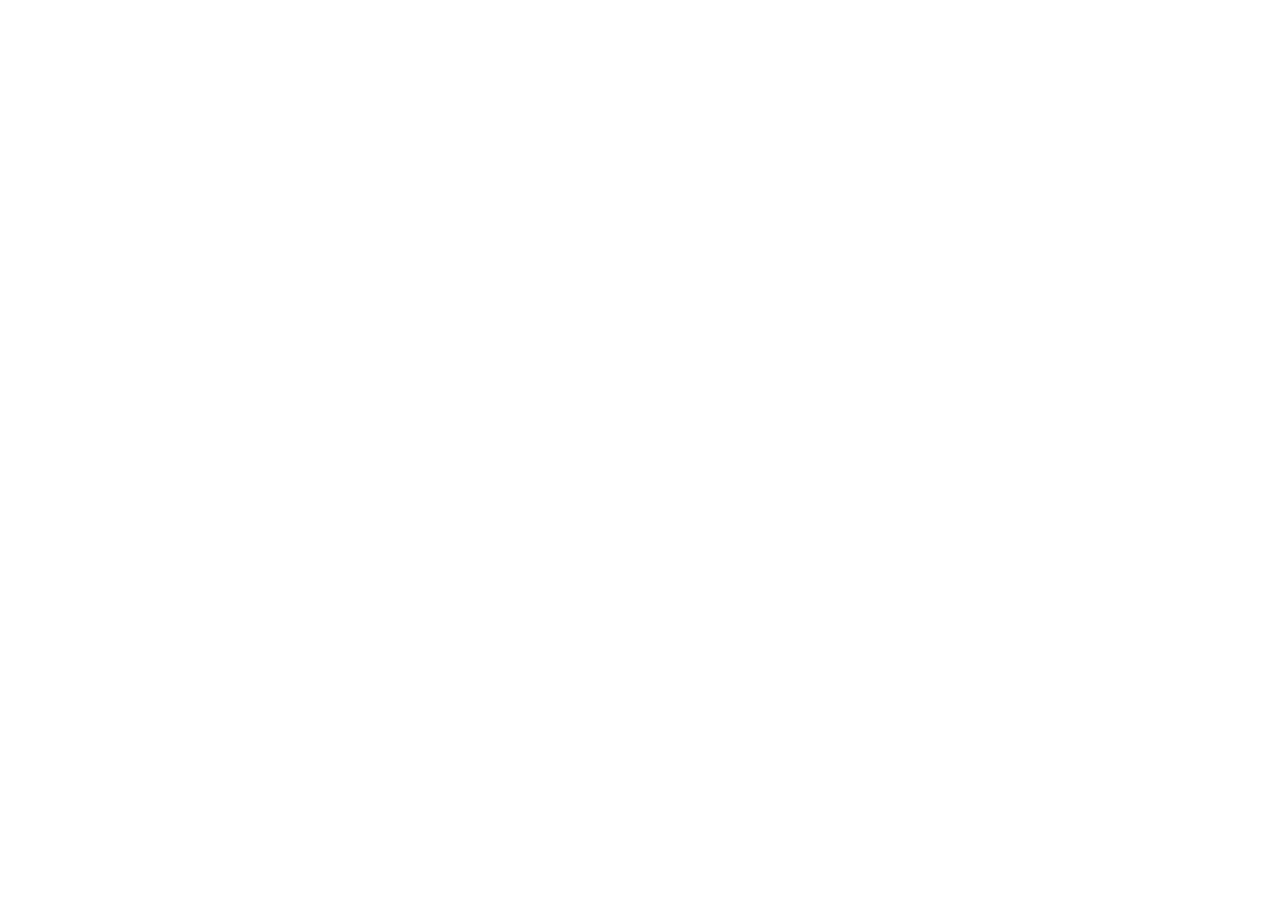
==== index.html @ 4cd43a71 "Initial Commit" ====
<!DOCTYPE html>
<html lang="en">
<head>
    <meta charset="UTF-8">
    <meta name="viewport" content="width=device-width, initial-scale=1.0">
    <title>Portfolio: Isioma Talabi</title>
</head>
<body>
    <header></header>
    <main></main>
</body>
</html>
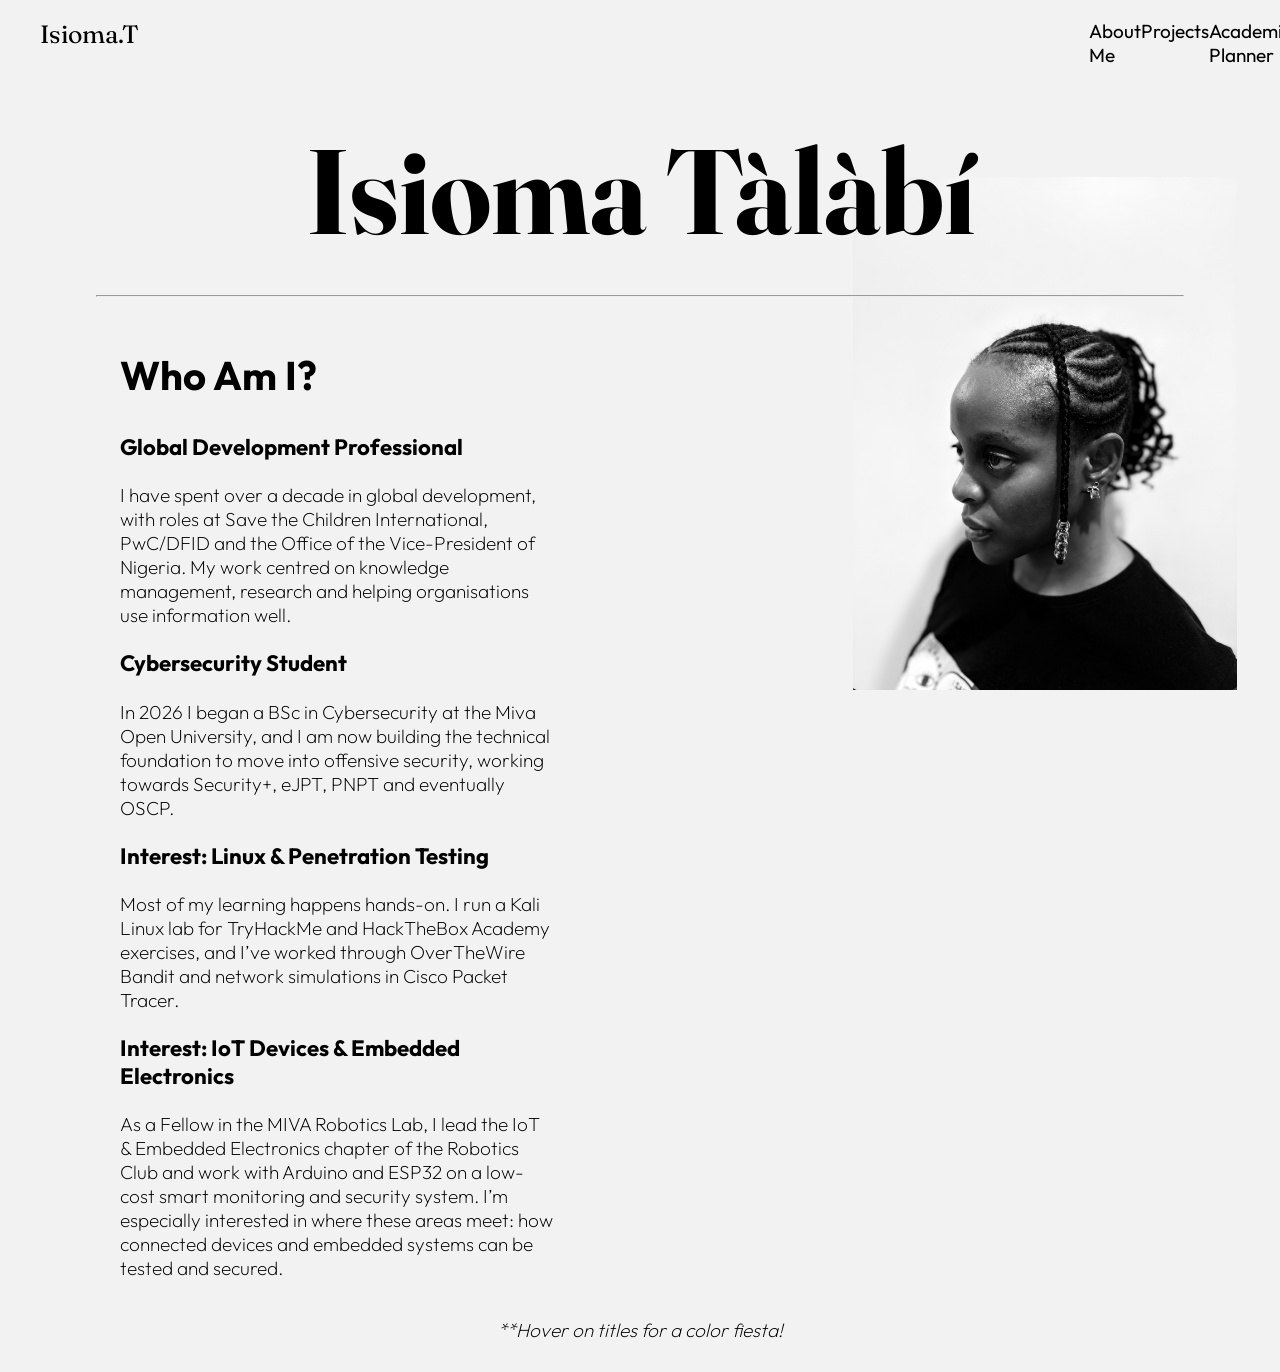
==== commit 9a442d54: "update: created landing page with styles" ====
--- a/index.html
+++ b/index.html
@@ -1,12 +1,103 @@
-<!DOCTYPE html>
+<!doctype html>
 <html lang="en">
-<head>
-    <meta charset="UTF-8">
-    <meta name="viewport" content="width=device-width, initial-scale=1.0">
+  <head>
+    <meta charset="UTF-8" />
+    <meta name="viewport" content="width=device-width, initial-scale=1.0" />
     <title>Portfolio: Isioma Talabi</title>
-</head>
-<body>
-    <header></header>
-    <main></main>
-</body>
-</html>+
+    <!-- Fonts: Fraunces & Lato -->
+    <link rel="preconnect" href="https://fonts.googleapis.com" />
+    <link rel="preconnect" href="https://fonts.gstatic.com" crossorigin />
+    <link
+      href="https://fonts.googleapis.com/css2?family=Fraunces:ital,opsz,wght@0,9..144,100..900;1,9..144,100..900&family=Lato:ital,wght@0,100;0,300;0,400;0,700;0,900;1,100;1,300;1,400;1,700;1,900&display=swap"
+      rel="stylesheet"
+    />
+
+    <!-- Font: Outfit -->
+    <link rel="preconnect" href="https://fonts.googleapis.com" />
+    <link rel="preconnect" href="https://fonts.gstatic.com" crossorigin />
+    <link
+      href="https://fonts.googleapis.com/css2?family=Outfit:wght@100..900&display=swap"
+      rel="stylesheet"
+    />
+
+    <!-- Stylesheet -->
+    <link rel="stylesheet" href="css-styles/index.css" />
+  </head>
+  <body>
+    <!-- Header and Navigation Menus -->
+    <header>
+      <nav>
+        <ul>
+          <span id="name-logo">
+            <li><a class="name-logo-sty" href="">Isioma.T</a></li>
+          </span>
+          <li><a href="./about.html">About Me</a></li>
+          <li><a href="./projects.html">Projects</a></li>
+          <li><a href="./academicplanner.html">Academic Planner</a></li>
+          <span id="contact-btn">
+            <li><a href="./contact.html">Contact</a></li>
+          </span>
+        </ul>
+      </nav>
+    </header>
+
+    <!-- Main content of Home Page begins here -->
+    <main>
+      <section id="bio">
+        <h1>Isioma Tàlàbí</h1>
+      </section>
+
+      <hr />
+
+      <section class="bio-profile">
+        <section class="bio-text">
+          <h2>Who Am I?</h2>
+
+          <h3>Global Development Professional</h3>
+          <p>
+            I have spent over a decade in global development, with roles at Save
+            the Children International, PwC/DFID and the Office of the
+            Vice-President of Nigeria. My work centred on knowledge management,
+            research and helping organisations use information well.
+          </p>
+
+          <h3>Cybersecurity Student</h3>
+          <p>
+            In 2026 I began a BSc in Cybersecurity at the Miva Open University,
+            and I am now building the technical foundation to move into
+            offensive security, working towards Security+, eJPT, PNPT and
+            eventually OSCP.
+          </p>
+
+          <h3>Interest: Linux & Penetration Testing</h3>
+          <p>
+            Most of my learning happens hands-on. I run a Kali Linux lab for
+            TryHackMe and HackTheBox Academy exercises, and I’ve worked through
+            OverTheWire Bandit and network simulations in Cisco Packet Tracer.
+          </p>
+
+          <h3>Interest: IoT Devices & Embedded Electronics</h3>
+          <p>
+            As a Fellow in the MIVA Robotics Lab, I lead the IoT & Embedded
+            Electronics chapter of the Robotics Club and work with Arduino and
+            ESP32 on a low-cost smart monitoring and security system. I’m
+            especially interested in where these areas meet: how connected
+            devices and embedded systems can be tested and secured.
+          </p>
+        </section>
+        <section id="pictures">
+          <div>
+            <img
+              id="profile-img"
+              src="./assets/isioma-bw.png"
+              alt="A black and white photo of Isioma Talabi"
+            />
+          </div>
+        </section>
+      </section>
+
+      <p class="note"><em>**Hover on titles for a color fiesta!</em></p>
+    </main>
+  </body>
+</html>
--- a/css-styles/index.css
+++ b/css-styles/index.css
@@ -0,0 +1,147 @@
+/* Landing Page Styles */
+*,
+*::before,
+*::after {
+  box-sizing: border-box;
+}
+
+:root {
+  --font-family: "Fraunces", serif;
+  --font-family-body: "Outfit", sans-serif;
+}
+
+body {
+  background-color: #f2f2f2;
+  font-family: var(--font-family-body);
+  font-weight: 200;
+  font-size: 19px;
+  margin: 0;
+  padding: 0;
+  max-width: 100vw;
+  overflow-y: hidden;
+}
+
+/* Nav Bar Styles */
+
+#name-logo {
+  font-family: var(--font-family);
+  list-style: none;
+  font-weight: 400;
+  font-size: 25px;
+  margin-right: 950px;
+}
+
+.name-logo-sty {
+  transition: color 0.3s ease-in;
+}
+
+.name-logo-sty:hover {
+  color: #ec5800;
+}
+
+#contact-btn {
+  list-style: none;
+}
+
+a {
+  list-style: none;
+}
+ul {
+  display: flex;
+  justify-content: space-evenly;
+}
+
+ul > li {
+  font-family: var(--font-family-body);
+  list-style: none;
+  font-size: 19px;
+}
+
+a {
+  text-decoration: none;
+  color: black;
+  font-weight: 400;
+  transition: color 0.3s ease-in;
+}
+
+a:hover {
+  color: #005eb8;
+  text-decoration-line: underline;
+  text-decoration-style: wavy;
+}
+
+/* Main Styles */
+
+h1 {
+  text-align: center;
+  font-size: 120px;
+  font-family: var(--font-family);
+  transition: color 0.3s ease-in;
+  margin: 0;
+  margin-top: 50px;
+  margin-bottom: 30px;
+}
+
+h1:hover {
+  color: #e30b5d;
+  text-decoration-line: underline;
+  text-decoration-style: wavy;
+}
+
+h2 {
+  font-size: 40px;
+  transition: color 0.3s ease-in;
+}
+
+h2:hover {
+  color: #208aae;
+  text-decoration-line: underline;
+  text-decoration-style: wavy;
+}
+
+h3 {
+  transition: color 0.3s ease-in;
+}
+
+h3:hover {
+  color: #ee6c4d;
+  text-decoration-line: underline;
+  text-decoration-style: wavy;
+}
+
+hr {
+  width: 85%;
+  background-color: grey;
+}
+
+.bio-profile {
+  display: grid;
+  grid-template-columns: 2fr 1fr;
+}
+
+.bio-text {
+  margin-top: 10px;
+  margin-right: 300px;
+  margin-left: 120px;
+  margin-bottom: 0;
+}
+
+#profile-img {
+  position: relative;
+  z-index: -1;
+  bottom: 130px;
+  height: auto;
+  max-width: 90%;
+}
+
+.note {
+  text-align: center;
+  margin-bottom: 30px;
+  transition: color 0.3s ease-in;
+}
+
+.note:hover {
+  color: #03254e;
+  text-decoration-line: underline;
+  text-decoration-style: wavy;
+}
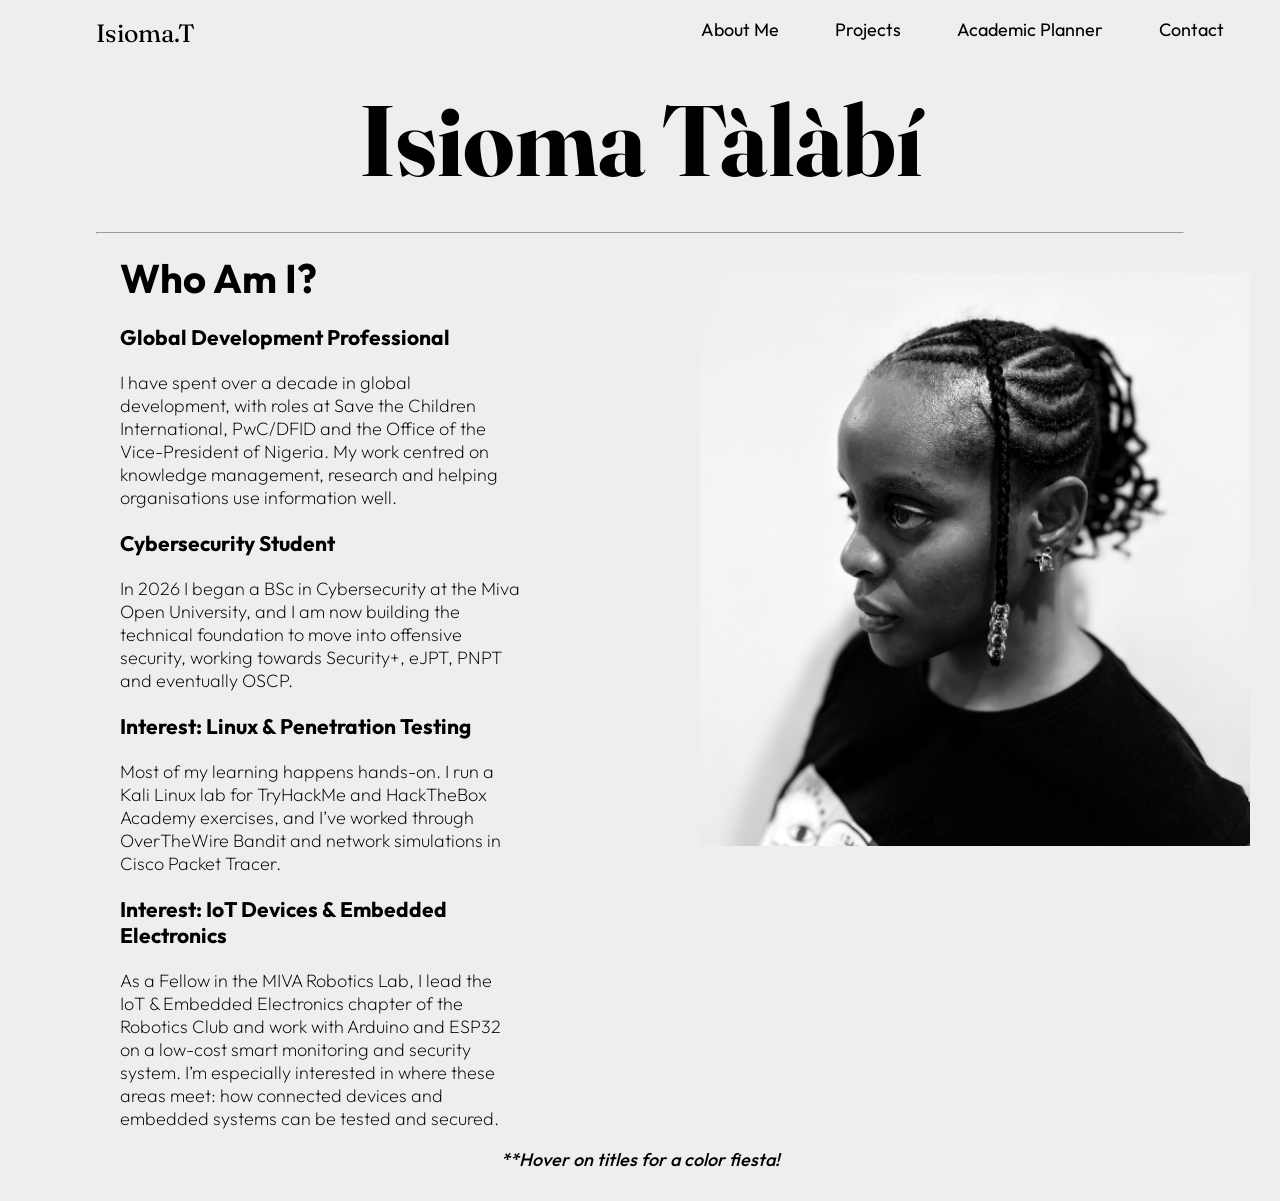
==== commit 8cb4f40d: "update: created projects page" ====
--- a/index.html
+++ b/index.html
@@ -30,7 +30,7 @@
       <nav>
         <ul>
           <span id="name-logo">
-            <li><a class="name-logo-sty" href="">Isioma.T</a></li>
+            <li><a class="name-logo-sty" href="./index.html">Isioma.T</a></li>
           </span>
           <li><a href="./about.html">About Me</a></li>
           <li><a href="./projects.html">Projects</a></li>
--- a/css-styles/index.css
+++ b/css-styles/index.css
@@ -11,14 +11,15 @@
 }
 
 body {
-  background-color: #f2f2f2;
+  background-color: #eeeeee;
   font-family: var(--font-family-body);
   font-weight: 200;
-  font-size: 19px;
+  font-size: 18px;
   margin: 0;
   padding: 0;
   max-width: 100vw;
-  overflow-y: hidden;
+
+  overflow-x: hidden;
 }
 
 /* Nav Bar Styles */
@@ -28,7 +29,7 @@
   list-style: none;
   font-weight: 400;
   font-size: 25px;
-  margin-right: 950px;
+  margin-right: 450px;
 }
 
 .name-logo-sty {
@@ -49,12 +50,12 @@
 ul {
   display: flex;
   justify-content: space-evenly;
+ 
 }
 
 ul > li {
   font-family: var(--font-family-body);
   list-style: none;
-  font-size: 19px;
 }
 
 a {
@@ -74,11 +75,10 @@
 
 h1 {
   text-align: center;
-  font-size: 120px;
+  font-size: 100px;
   font-family: var(--font-family);
   transition: color 0.3s ease-in;
-  margin: 0;
-  margin-top: 50px;
+  margin-top: 30px;
   margin-bottom: 30px;
 }
 
@@ -91,6 +91,7 @@
 h2 {
   font-size: 40px;
   transition: color 0.3s ease-in;
+  margin: 0;
 }
 
 h2:hover {
@@ -121,27 +122,29 @@
 
 .bio-text {
   margin-top: 10px;
-  margin-right: 300px;
+  margin-right: 150px;
   margin-left: 120px;
   margin-bottom: 0;
 }
 
 #profile-img {
-  position: relative;
-  z-index: -1;
-  bottom: 130px;
+  margin: 30px;
   height: auto;
-  max-width: 90%;
+  width: 550px;
+  /* max-width: 90%; */
 }
 
 .note {
+  font-weight: 500;
   text-align: center;
+  margin-top: 0;
   margin-bottom: 30px;
   transition: color 0.3s ease-in;
 }
 
 .note:hover {
-  color: #03254e;
+  
+  color: #e30b5d;
   text-decoration-line: underline;
   text-decoration-style: wavy;
 }
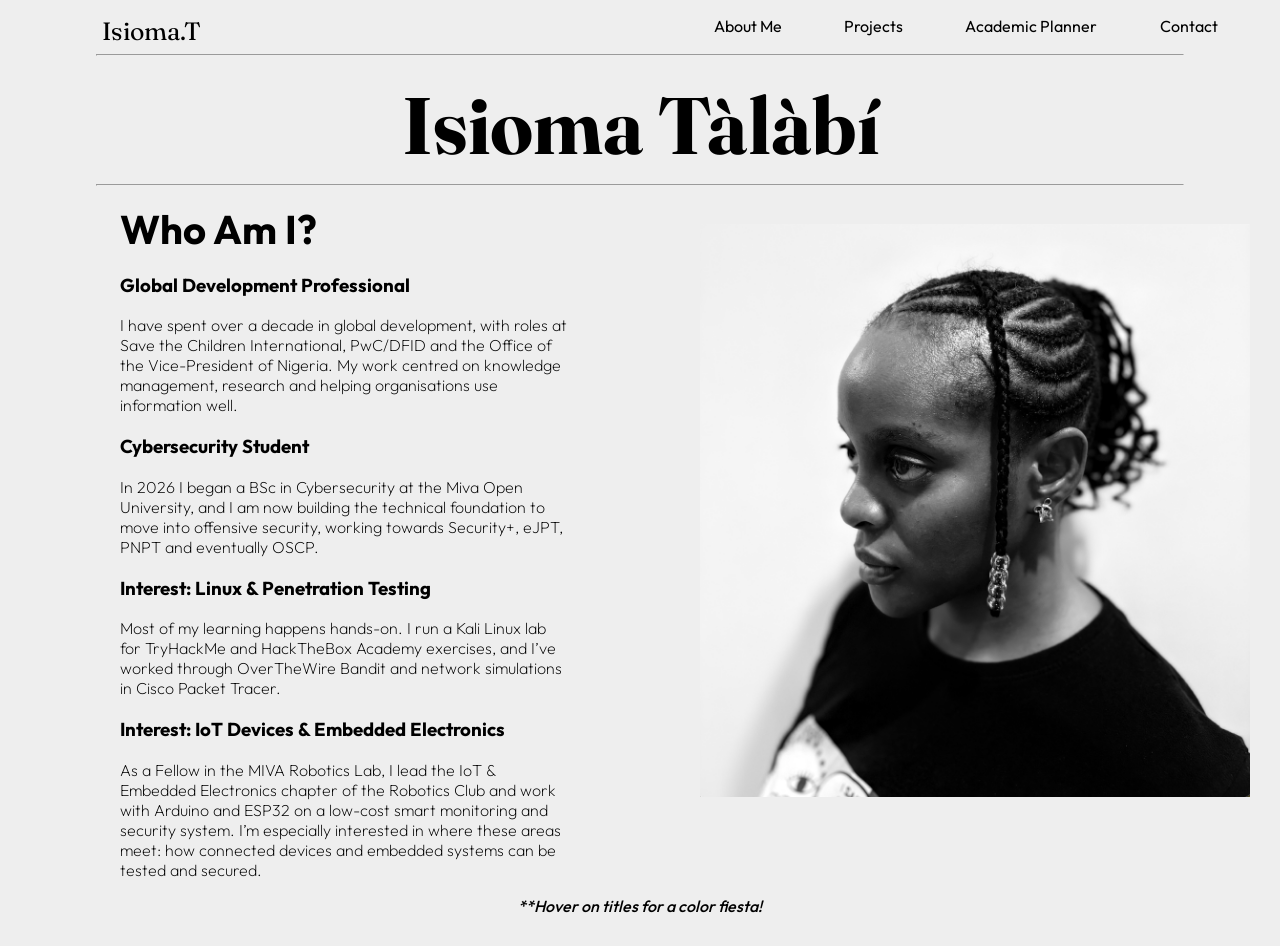
==== commit 949f5272: "update: added mobile responsive designs to pages" ====
--- a/index.html
+++ b/index.html
@@ -4,6 +4,7 @@
     <meta charset="UTF-8" />
     <meta name="viewport" content="width=device-width, initial-scale=1.0" />
     <title>Portfolio: Isioma Talabi</title>
+    <link rel="shortcut icon" href="./assets/favicon.ico" type="image/x-icon" />
 
     <!-- Fonts: Fraunces & Lato -->
     <link rel="preconnect" href="https://fonts.googleapis.com" />
@@ -42,8 +43,22 @@
       </nav>
     </header>
 
+    <hr class="mobile-line">
+
     <!-- Main content of Home Page begins here -->
     <main>
+
+      <section id="picture-mobile">
+          <div>
+            <img
+              id="profile-img-mobile"
+              src="./assets/isioma-bw.png"
+              alt="A black and white photo of Isioma Talabi"
+            />
+          </div>
+        </section>
+
+
       <section id="bio">
         <h1>Isioma Tàlàbí</h1>
       </section>
--- a/css-styles/index.css
+++ b/css-styles/index.css
@@ -14,7 +14,7 @@
   background-color: #eeeeee;
   font-family: var(--font-family-body);
   font-weight: 200;
-  font-size: 18px;
+  font-size: 16px;
   margin: 0;
   padding: 0;
   max-width: 100vw;
@@ -50,7 +50,7 @@
 ul {
   display: flex;
   justify-content: space-evenly;
- 
+  margin-bottom: 0px;
 }
 
 ul > li {
@@ -75,11 +75,11 @@
 
 h1 {
   text-align: center;
-  font-size: 100px;
+  font-size: 80px;
   font-family: var(--font-family);
   transition: color 0.3s ease-in;
-  margin-top: 30px;
-  margin-bottom: 30px;
+  margin-top: 20px;
+  margin-bottom: 10px;
 }
 
 h1:hover {
@@ -122,7 +122,7 @@
 
 .bio-text {
   margin-top: 10px;
-  margin-right: 150px;
+  margin-right: 100px;
   margin-left: 120px;
   margin-bottom: 0;
 }
@@ -143,8 +143,83 @@
 }
 
 .note:hover {
-  
   color: #e30b5d;
   text-decoration-line: underline;
   text-decoration-style: wavy;
 }
+
+#picture-mobile {
+  display: none;
+}
+
+#mobile-line {
+  display: none;
+}
+/* Media Queries for Mobile Devices */
+
+@media screen and (max-width: 500px) {
+  body {
+    max-width: 100%;
+    font-size: 16px;
+    overflow-x: hidden;
+    
+  }
+
+  ul {
+    display: block;
+  }
+
+  #name-logo {
+    margin-right: 0px;
+    margin-bottom: 30px;
+  }
+
+  #pictures {
+    display: none;
+  }
+
+  #picture-mobile {
+    display: block;
+    width: 50%;
+    margin: 0 auto;
+    margin-top: 30px;
+  }
+
+  #profile-img-mobile {
+    width: 50vw;
+  }
+
+  .bio-profile {
+    display: block;
+    /* grid-template-columns: 2fr 1fr; */
+  }
+
+  .bio-text {
+    margin: 0px;
+    padding: 30px;
+  }
+
+  h1 {
+    font-size: 50px;
+  }
+
+  h2 {
+    font-size: 30px;
+  }
+
+  a {
+    color: #208aae;
+  }
+
+  .name-logo-sty {
+    color: black;
+    
+  }
+
+  hr {
+  width: 100%;
+  background-color: grey;
+  margin: 0 auto;
+  margin-top: 20px;
+}
+}
